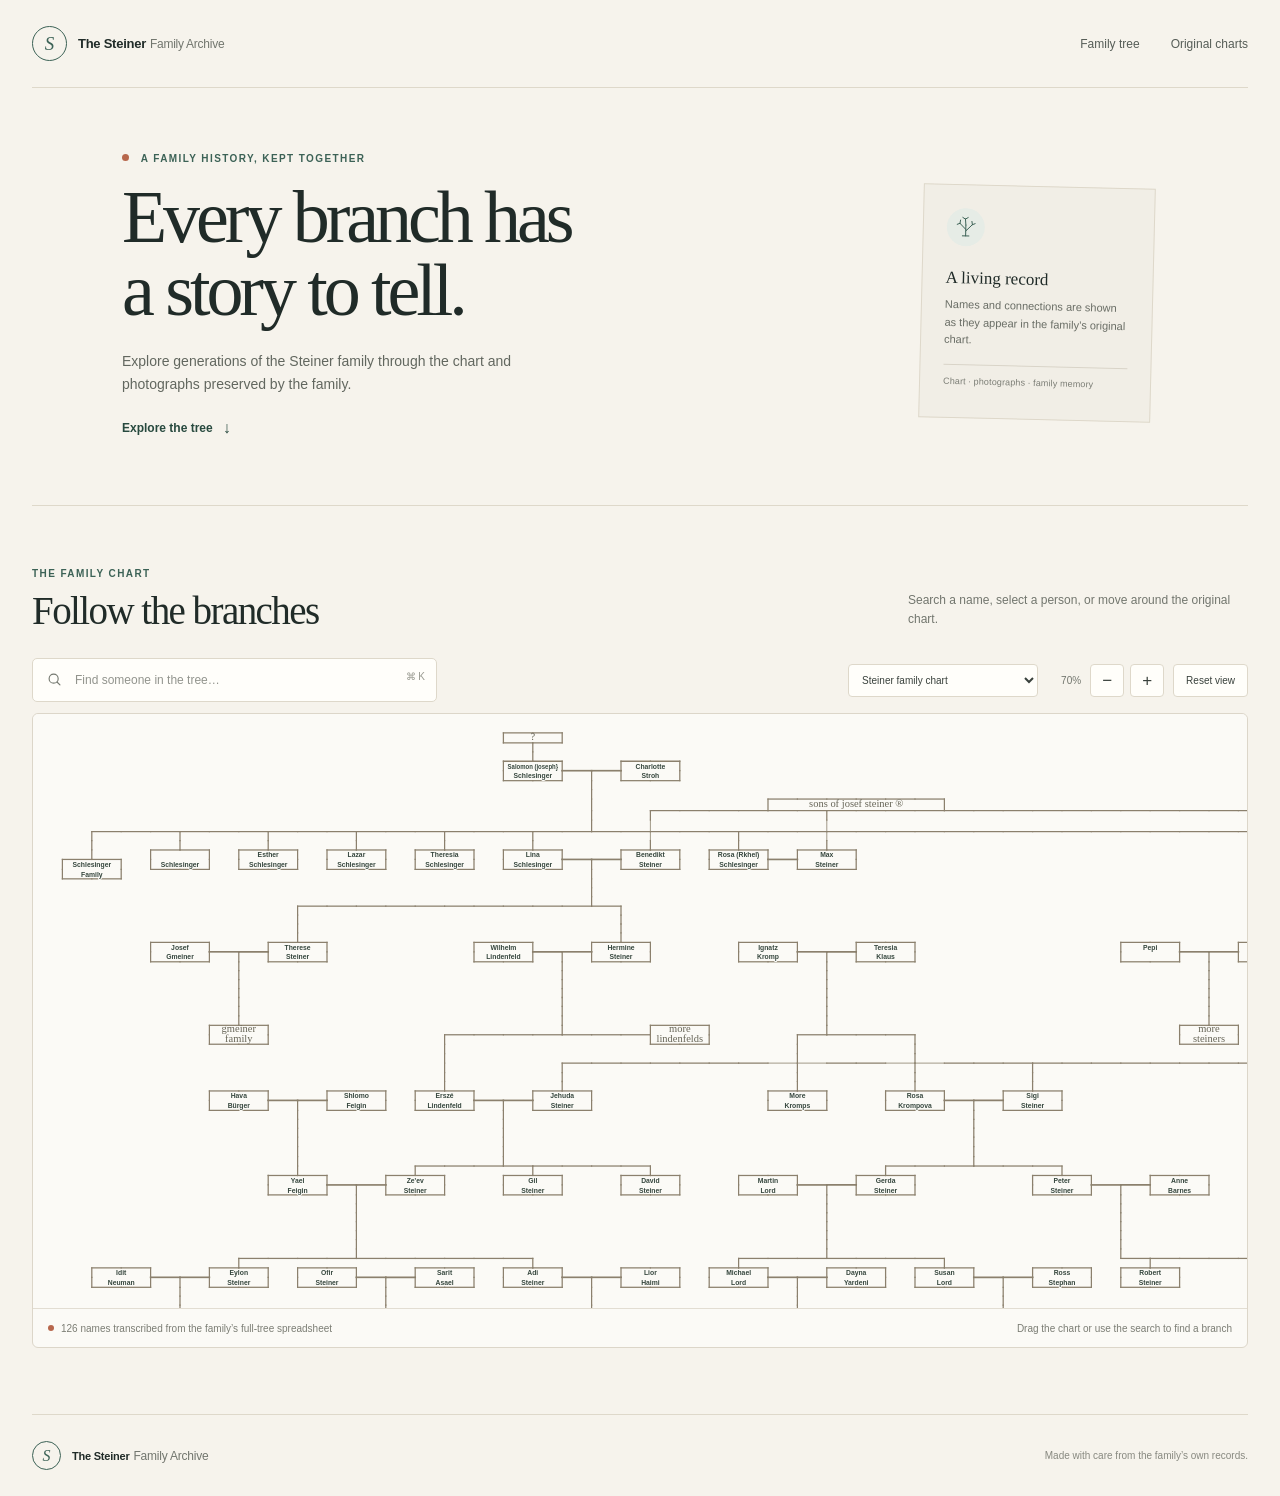
==== index.html @ df41933b "Add Neuman-Yosef-Hay family tree view Idit Neuman Steiner's profile opens the Neuman-Yosef-Hay famil" ====
<!doctype html>
<html lang="en">
  <head>
    <meta charset="utf-8">
    <meta name="viewport" content="width=device-width, initial-scale=1">
    <meta name="theme-color" content="#f6f3ec">
    <meta name="description" content="Explore the Steiner family tree, transcribed from the family chart and photographs.">
    <title>The Steiner Family Archive</title>
    <link rel="stylesheet" href="styles.css?v=neuman-chart-view-1">
    <script src="app.js?v=neuman-tree-3" defer></script>
  </head>
  <body>
    <header class="site-header">
      <a class="brand" href="#" aria-label="The Steiner Family Archive home">
        <span class="brand-mark" aria-hidden="true">S</span>
        <span class="brand-name">The Steiner <span>Family Archive</span></span>
      </a>
      <nav class="site-nav" aria-label="Main navigation">
        <a href="#tree">Family tree</a>
        <a href="original-charts.html">Original charts</a>
      </nav>
    </header>

    <main>
      <section class="intro">
        <div class="intro-copy">
          <p class="eyebrow"><span class="eyebrow-dot"></span> A family history, kept together</p>
          <h1>Every branch has<br>a story to tell.</h1>
          <p class="intro-description">
            Explore generations of the Steiner family through the chart and photographs
            preserved by the family.
          </p>
          <a class="text-link" href="#tree">Explore the tree <span aria-hidden="true">↓</span></a>
        </div>
        <div class="intro-note" aria-label="About this archive">
          <div class="note-icon" aria-hidden="true">
            <svg viewBox="0 0 48 48" fill="none">
              <path d="M24 40V20M24 28 13 17M24 31l12-12M24 20l-1-11M13 17l-5 2M13 17l1-6M36 19l5-2M36 19l-1-6M23 9l-5-3M23 9l5-3" stroke="currentColor" stroke-width="1.8" stroke-linecap="round" stroke-linejoin="round"/>
              <path d="M18 40h12" stroke="currentColor" stroke-width="1.8" stroke-linecap="round"/>
            </svg>
          </div>
          <p class="note-title">A living record</p>
          <p class="note-copy">Names and connections are shown as they appear in the family’s original chart.</p>
          <span class="note-rule"></span>
          <p class="note-foot">Chart · photographs · family memory</p>
        </div>
      </section>

      <section class="tree-section" id="tree">
        <div class="section-heading">
          <div>
            <p class="eyebrow section-kicker">The family chart</p>
            <h2>Follow the branches</h2>
          </div>
          <p class="section-description">Search a name, select a person, or move around the original chart.</p>
        </div>

        <div class="tree-toolbar">
          <div class="search-wrap">
            <label class="visually-hidden" for="person-search">Search names in the family tree</label>
            <svg class="search-icon" viewBox="0 0 24 24" aria-hidden="true">
              <circle cx="10.8" cy="10.8" r="6.4"></circle>
              <path d="m15.5 15.5 4.2 4.2"></path>
            </svg>
            <input id="person-search" type="search" placeholder="Find someone in the tree…" autocomplete="off" aria-describedby="search-help">
            <span class="search-shortcut" aria-hidden="true">⌘ K</span>
            <div class="search-results" id="search-results" role="listbox" aria-label="Matching people" hidden></div>
          </div>
          <span id="search-help" class="visually-hidden">Search by first name or family name.</span>
          <div class="toolbar-actions">
            <label class="visually-hidden" for="tree-view-select">Choose a family tree view</label>
            <select id="tree-view-select" class="tree-view-select" aria-label="Family tree view">
              <option value="steiner">Steiner family chart</option>
              <option value="more-steiner">Additional Steiner chart</option>
              <option value="steiner-list">Hermina Steiner family list</option>
              <option value="feigin">Feigin branch through Yael</option>
              <option value="neuman-yosef-hay">Neuman-Yosef-Hay family tree</option>
            </select>
            <span class="zoom-label" id="zoom-label">70%</span>
            <button class="icon-button" id="zoom-out" type="button" aria-label="Zoom out" title="Zoom out">−</button>
            <button class="icon-button" id="zoom-in" type="button" aria-label="Zoom in" title="Zoom in">+</button>
            <button class="fit-button" id="fit-chart" type="button">Reset view</button>
          </div>
        </div>

        <div class="related-tree-notice" id="related-tree-notice" hidden>
          <span id="related-tree-description"></span>
          <button type="button" id="return-to-steiner-tree">Back to the Steiner chart</button>
        </div>

        <div class="tree-frame">
          <div class="tree-viewport" id="tree-viewport" tabindex="0" aria-label="Scrollable family tree chart">
            <svg id="family-tree" class="family-tree" role="group" aria-roledescription="interactive family tree" aria-labelledby="tree-title tree-description">
              <title id="tree-title">The Steiner family tree</title>
              <desc id="tree-description">An interactive rendering of the original family tree chart. Select a name to see its source location.</desc>
            </svg>
            <div class="tree-loading" id="tree-status" role="status">Preparing the family chart…</div>
          </div>
          <div class="tree-caption">
            <span><span class="caption-dot"></span> <span id="people-summary">Transcribed from the family’s full-tree spreadsheet</span></span>
            <span>Drag the chart or use the search to find a branch</span>
          </div>
        </div>

        <aside class="person-card" id="person-card" aria-live="polite" hidden>
          <div class="person-card-heading">
            <div class="person-card-icon" aria-hidden="true">✳</div>
            <div class="person-card-content">
              <p class="person-card-label">Selected from the family chart</p>
              <h3 id="person-name"></h3>
              <p class="person-source" id="person-source"></p>
            </div>
            <button class="close-person" id="close-person" type="button" aria-label="Clear selected person">×</button>
          </div>
          <section class="person-details" id="person-details" aria-labelledby="person-details-title" hidden>
            <h4 id="person-details-title">Family details</h4>
            <dl class="person-facts" id="person-facts"></dl>
          </section>
          <section class="person-related" id="person-chart-link" hidden>
            <h4>Same person in another chart</h4>
            <p id="person-chart-link-description"></p>
            <button class="related-tree-button" id="open-linked-chart" type="button"></button>
          </section>
          <section class="person-related" id="person-source-chart" hidden>
            <h4>Related family chart</h4>
            <p id="person-source-chart-description"></p>
            <button class="related-tree-button" id="open-person-source-chart" type="button"></button>
          </section>
          <section class="person-related" id="person-related" hidden>
            <h4>Related family tree</h4>
            <p>Explore the Feigin branch linked through Yael and return here at any time.</p>
            <button class="related-tree-button" id="open-related-tree" type="button">Explore the Feigin branch</button>
          </section>
          <section class="person-photos" id="person-photos" aria-labelledby="person-photos-title">
            <h4 id="person-photos-title">Photos</h4>
            <div class="person-photo-grid" id="person-photo-grid"></div>
          </section>
        </aside>
      </section>

    </main>

    <footer class="site-footer">
      <a class="brand footer-brand" href="index.html">
        <span class="brand-mark" aria-hidden="true">S</span>
        <span class="brand-name">The Steiner <span>Family Archive</span></span>
      </a>
      <p>Made with care from the family’s own records.</p>
    </footer>

    <dialog class="photo-dialog" id="photo-dialog" aria-label="Family tree photograph">
      <button class="dialog-close" id="dialog-close" type="button" aria-label="Close photograph">×</button>
      <img id="dialog-image" alt="">
      <p id="dialog-caption"></p>
    </dialog>
  </body>
</html>
---- styles.css ----
:root {
  color-scheme: light;
  --paper: #f6f3ec;
  --paper-deep: #eee9de;
  --ink: #202b28;
  --muted: #72766e;
  --line: #ded8ca;
  --green: #3c6256;
  --green-dark: #27493e;
  --green-pale: #e6ece6;
  --rust: #b7674c;
  --white: #fffefa;
  --serif: Georgia, "Times New Roman", serif;
  --sans: -apple-system, BlinkMacSystemFont, "Segoe UI", sans-serif;
}

* {
  box-sizing: border-box;
}

html {
  scroll-behavior: smooth;
}

body {
  margin: 0;
  background: var(--paper);
  color: var(--ink);
  font-family: var(--sans);
  -webkit-font-smoothing: antialiased;
}

button,
input {
  font: inherit;
}

[hidden] {
  display: none !important;
}

button,
a {
  -webkit-tap-highlight-color: transparent;
}

a {
  color: inherit;
  text-decoration: none;
}

.site-header,
main,
.site-footer {
  width: min(1240px, calc(100% - 64px));
  margin-inline: auto;
}

.site-header {
  min-height: 88px;
  display: flex;
  align-items: center;
  justify-content: space-between;
  border-bottom: 1px solid var(--line);
}

.brand {
  display: inline-flex;
  gap: 11px;
  align-items: center;
}

.brand-mark {
  width: 35px;
  height: 35px;
  display: grid;
  place-items: center;
  border: 1px solid var(--green);
  border-radius: 50%;
  color: var(--green);
  font-family: var(--serif);
  font-size: 19px;
  font-style: italic;
}

.brand-name {
  display: flex;
  gap: 4px;
  align-items: baseline;
  font-size: 13px;
  font-weight: 650;
  letter-spacing: -0.02em;
}

.brand-name span {
  color: var(--muted);
  font-size: 12px;
  font-weight: 450;
}

.site-nav {
  display: flex;
  gap: 31px;
  color: #565d57;
  font-size: 12px;
}

.site-nav a {
  transition: color 150ms ease;
}

.site-nav a:hover,
.text-link:hover {
  color: var(--rust);
}

.intro {
  position: relative;
  min-height: 388px;
  display: flex;
  align-items: center;
  justify-content: space-between;
  padding: 65px 7.4% 68px;
  border-bottom: 1px solid var(--line);
}

.intro-copy {
  max-width: 550px;
}

.eyebrow {
  margin: 0 0 17px;
  color: var(--green);
  font-size: 10px;
  font-weight: 700;
  letter-spacing: 0.14em;
  text-transform: uppercase;
}

.eyebrow-dot {
  width: 7px;
  height: 7px;
  display: inline-block;
  margin: 0 8px 1px 0;
  border-radius: 50%;
  background: var(--rust);
}

h1,
h2,
h3,
p {
  overflow-wrap: anywhere;
}

h1 {
  margin: 0;
  font-family: var(--serif);
  font-size: clamp(48px, 6.2vw, 74px);
  font-weight: 400;
  letter-spacing: -0.055em;
  line-height: 0.99;
}

.intro-description {
  max-width: 398px;
  margin: 22px 0 21px;
  color: #62675f;
  font-size: 14px;
  line-height: 1.7;
}

.text-link {
  display: inline-flex;
  gap: 10px;
  align-items: center;
  color: var(--green-dark);
  font-size: 12px;
  font-weight: 650;
  transition: color 150ms ease;
}

.text-link span {
  font-size: 16px;
}

.intro-note {
  width: 232px;
  min-height: 234px;
  margin: 15px 5px 0 32px;
  padding: 23px 23px 20px;
  border: 1px solid #ded8ca;
  background: #f1eee6;
  transform: rotate(1.4deg);
}

.note-icon {
  width: 38px;
  height: 38px;
  display: grid;
  place-items: center;
  margin-bottom: 22px;
  border-radius: 50%;
  background: var(--green-pale);
  color: var(--green);
}

.note-icon svg {
  width: 26px;
}

.note-title {
  margin: 0 0 8px;
  font-family: var(--serif);
  font-size: 17px;
}

.note-copy {
  margin: 0;
  color: #696d65;
  font-size: 11px;
  line-height: 1.6;
}

.note-rule {
  height: 1px;
  display: block;
  margin: 15px 0 11px;
  background: #d9d4c8;
}

.note-foot {
  margin: 0;
  color: #7b7d75;
  font-size: 9px;
  letter-spacing: 0.015em;
}

.tree-section {
  padding: 62px 0 66px;
}

.section-heading {
  display: flex;
  align-items: end;
  justify-content: space-between;
  gap: 24px;
  margin-bottom: 25px;
}

.section-kicker {
  margin-bottom: 9px;
}

h2 {
  margin: 0;
  font-family: var(--serif);
  font-size: clamp(29px, 3.5vw, 39px);
  font-weight: 400;
  letter-spacing: -0.04em;
}

.section-description {
  max-width: 340px;
  margin: 0 0 3px;
  color: var(--muted);
  font-size: 12px;
  line-height: 1.65;
}

.tree-toolbar {
  display: flex;
  align-items: center;
  justify-content: space-between;
  gap: 18px;
  margin-bottom: 11px;
}

.search-wrap {
  position: relative;
  width: min(405px, 100%);
}

.search-wrap input {
  width: 100%;
  height: 44px;
  padding: 0 67px 0 42px;
  border: 1px solid #ded8ca;
  border-radius: 5px;
  outline: none;
  background: var(--white);
  color: var(--ink);
  font-size: 12px;
  transition: border-color 150ms ease, box-shadow 150ms ease;
}

.search-wrap input::placeholder {
  color: #92948d;
}

.search-wrap input:focus {
  border-color: #8aa196;
  box-shadow: 0 0 0 3px rgb(60 98 86 / 10%);
}

.search-icon {
  position: absolute;
  top: 13px;
  left: 14px;
  width: 17px;
  height: 17px;
  fill: none;
  stroke: #74786f;
  stroke-linecap: round;
  stroke-width: 1.6;
  pointer-events: none;
}

.search-shortcut {
  position: absolute;
  top: 13px;
  right: 12px;
  color: #98998f;
  font-size: 10px;
}

.search-results {
  position: absolute;
  z-index: 5;
  top: calc(100% + 6px);
  right: 0;
  left: 0;
  max-height: 280px;
  overflow-y: auto;
  padding: 5px;
  border: 1px solid var(--line);
  border-radius: 6px;
  background: var(--white);
  box-shadow: 0 12px 32px rgb(39 48 42 / 13%);
}

.search-result {
  width: 100%;
  display: flex;
  align-items: center;
  justify-content: space-between;
  gap: 15px;
  padding: 10px 11px;
  border: 0;
  border-radius: 4px;
  background: transparent;
  color: var(--ink);
  text-align: left;
  cursor: pointer;
}

.search-result:hover,
.search-result:focus-visible {
  outline: none;
  background: #f1f3ee;
}

.search-result-name {
  font-size: 12px;
  font-weight: 600;
}

.search-result-meta {
  color: var(--muted);
  font-size: 10px;
  white-space: nowrap;
}

.no-results {
  padding: 14px 12px;
  color: var(--muted);
  font-size: 12px;
}

.toolbar-actions {
  display: flex;
  align-items: center;
  gap: 6px;
}

.tree-view-select {
  max-width: 190px;
  height: 33px;
  padding: 0 27px 0 9px;
  border: 1px solid #ded8ca;
  border-radius: 4px;
  background: var(--white);
  color: #39413c;
  font-size: 10px;
}

.zoom-label {
  min-width: 37px;
  margin-right: 3px;
  color: var(--muted);
  font-size: 10px;
  text-align: right;
}

.icon-button,
.fit-button {
  height: 33px;
  border: 1px solid #ded8ca;
  border-radius: 4px;
  background: var(--white);
  color: #39413c;
  cursor: pointer;
  transition: background 150ms ease, border-color 150ms ease;
}

.icon-button {
  width: 34px;
  font-size: 17px;
  line-height: 1;
}

.fit-button {
  padding: 0 12px;
  margin-left: 3px;
  font-size: 10px;
}

.related-tree-notice {
  display: flex;
  align-items: center;
  justify-content: space-between;
  gap: 12px;
  padding: 10px 13px;
  margin: 10px 0;
  border: 1px solid #d8ded7;
  border-radius: 4px;
  background: #eef2ec;
  color: #526357;
  font-size: 11px;
}

.related-tree-notice button,
.related-tree-button {
  padding: 8px 11px;
  border: 1px solid #cbd7cc;
  border-radius: 4px;
  background: #fff;
  color: #385c4c;
  font: inherit;
  font-weight: 650;
  cursor: pointer;
}

.related-tree-notice button:hover,
.related-tree-button:hover {
  background: #e0e9df;
}

.icon-button:hover,
.fit-button:hover {
  border-color: #aab7ad;
  background: #f0f3ee;
}

.tree-frame {
  border: 1px solid #dcd6c9;
  border-radius: 6px;
  background: #fbfaf6;
}

.tree-viewport {
  position: relative;
  height: min(66vh, 680px);
  min-height: 370px;
  overflow: auto;
  border-radius: 6px 6px 0 0;
  background-color: #fbfaf6;
  background-image: radial-gradient(#d8d2c4 0.55px, transparent 0.55px);
  background-size: 17px 17px;
  scrollbar-color: #c7c3b8 transparent;
  scrollbar-width: thin;
  cursor: grab;
}

.tree-viewport.is-dragging {
  cursor: grabbing;
  user-select: none;
}

.tree-viewport:focus-visible {
  outline: 2px solid var(--green);
  outline-offset: 2px;
}

.family-tree {
  display: block;
  max-width: none;
  margin: 0 auto 80px;
  overflow: visible;
  transform-origin: top left;
}

.family-tree.is-compact-tree {
  margin-bottom: 20px;
}

.tree-person {
  cursor: pointer;
}

.person-hit-area {
  fill: transparent;
  stroke: transparent;
  pointer-events: all;
}

.tree-person.has-person-card .person-hit-area {
  fill: #fffefa;
  stroke: #b9c4b9;
  stroke-width: 1.3px;
}

.tree-person.has-person-card text {
  stroke-width: 0;
}

.tree-person.has-person-card:hover .person-hit-area {
  fill: #f1f5ef;
  stroke: #7f9988;
}

.tree-person text {
  fill: #35463d;
  font-weight: 600;
  paint-order: stroke;
  stroke: #fbfaf6;
  stroke-linejoin: round;
  stroke-width: 3px;
  pointer-events: none;
}

.tree-person.is-match .person-hit-area {
  fill: #e5ece5;
  stroke: #507161;
  stroke-width: 1.2px;
}

.tree-person.is-selected .person-hit-area {
  fill: #f4e6dc;
  stroke: #b7674c;
  stroke-width: 1.6px;
}

.tree-person.is-dimmed {
  opacity: 0.62;
}

.tree-person:focus-visible {
  outline: none;
}

.tree-person:focus-visible .person-hit-area {
  fill: #e5ece5;
  stroke: #27493e;
  stroke-width: 2px;
}

.tree-loading {
  position: absolute;
  top: 50%;
  left: 50%;
  padding: 10px 13px;
  border: 1px solid var(--line);
  border-radius: 5px;
  background: var(--white);
  color: var(--muted);
  font-size: 12px;
  transform: translate(-50%, -50%);
}

.tree-caption {
  display: flex;
  min-height: 39px;
  align-items: center;
  justify-content: space-between;
  gap: 12px;
  padding: 0 15px;
  border-top: 1px solid #e2ddd2;
  color: #7b7d74;
  font-size: 10px;
}

.tree-caption > span:first-child {
  display: inline-flex;
  align-items: center;
  gap: 7px;
}

.caption-dot {
  width: 6px;
  height: 6px;
  border-radius: 50%;
  background: var(--rust);
}

.person-card {
  margin-top: 11px;
  padding: 15px 18px;
  border: 1px solid #d8ded7;
  border-radius: 5px;
  background: #eef2ec;
}

.person-card-heading {
  display: flex;
  align-items: center;
  gap: 13px;
}

.person-card-icon {
  width: 34px;
  height: 34px;
  display: grid;
  flex: 0 0 auto;
  place-items: center;
  border-radius: 50%;
  background: #dce6dc;
  color: var(--green);
  font-size: 19px;
}

.person-card-content {
  flex: 1 1 auto;
  min-width: 0;
}

.person-card-label {
  margin: 0 0 4px;
  color: #6e756d;
  font-size: 9px;
  letter-spacing: 0.06em;
  text-transform: uppercase;
}

.person-card h3 {
  margin: 0;
  font-family: var(--serif);
  font-size: 18px;
  font-weight: 400;
}

.person-source {
  margin: 4px 0 0;
  color: #6e756d;
  font-size: 10px;
}

.close-person {
  width: 29px;
  height: 29px;
  display: grid;
  flex: 0 0 auto;
  place-items: center;
  margin-left: auto;
  border: 0;
  border-radius: 50%;
  background: transparent;
  color: #747b72;
  font-size: 20px;
  cursor: pointer;
}

.person-photos {
  margin: 17px 0 0 47px;
  padding-top: 14px;
  border-top: 1px solid #d8ded7;
}

.person-photos h4 {
  margin: 0 0 10px;
  color: #68736a;
  font-size: 9px;
  font-weight: 700;
  letter-spacing: 0.1em;
  text-transform: uppercase;
}

.person-photo-grid {
  display: grid;
  grid-template-columns: repeat(auto-fill, minmax(125px, 1fr));
  gap: 10px;
}

.person-photo {
  min-width: 0;
  padding: 0;
  overflow: hidden;
  border: 1px solid #d8ded7;
  border-radius: 4px;
  background: #fbfaf6;
  color: #555f57;
  text-align: left;
  cursor: zoom-in;
  transition: border-color 150ms ease, transform 150ms ease;
}

.person-photo:hover {
  border-color: #8da296;
  transform: translateY(-2px);
}

.person-photo img {
  width: 100%;
  height: 112px;
  display: block;
  object-fit: cover;
  background: #e6e2d8;
}

.person-photo span {
  display: -webkit-box;
  min-height: 33px;
  padding: 6px 7px;
  overflow: hidden;
  font-size: 9px;
  line-height: 1.35;
  overflow-wrap: anywhere;
  -webkit-box-orient: vertical;
  -webkit-line-clamp: 2;
}

.person-photo-empty {
  margin: 0;
  color: #72786f;
  font-size: 11px;
  line-height: 1.5;
}

.close-person:hover {
  background: #dce6dc;
}

.person-details,
.person-related {
  margin: 17px 0 0 47px;
  padding-top: 14px;
  border-top: 1px solid #d8ded7;
}

.person-details h4,
.person-related h4 {
  margin: 0 0 10px;
  color: #68736a;
  font-size: 9px;
  font-weight: 700;
  letter-spacing: 0.1em;
  text-transform: uppercase;
}

.person-facts {
  display: grid;
  grid-template-columns: minmax(75px, 0.25fr) minmax(0, 1fr);
  gap: 9px 14px;
  margin: 0;
  font-size: 11px;
  line-height: 1.5;
}

.person-facts dt {
  color: #68736a;
  font-weight: 650;
}

.person-facts dd {
  display: grid;
  gap: 3px;
  margin: 0;
  color: #39413a;
}

.person-facts cite {
  color: #777d75;
  font-size: 9px;
  font-style: normal;
}

.person-related p {
  margin: 0 0 10px;
  color: #68736a;
  font-size: 11px;
  line-height: 1.5;
}

.photo-section {
  padding: 57px 0 75px;
  border-top: 1px solid var(--line);
}

.photo-heading {
  margin-bottom: 23px;
}

.source-chart-note {
  max-width: 850px;
  margin: -7px 0 22px;
  color: #687067;
  font-size: 12px;
  line-height: 1.7;
}

.panorama-wrap {
  margin-bottom: 19px;
  overflow: hidden;
  border: 1px solid #ded8ca;
  border-radius: 5px;
  background: var(--white);
}

.panorama-image-button {
  width: 100%;
  min-height: 150px;
  display: grid;
  place-items: center;
  padding: 14px;
  border: 0;
  background:
    radial-gradient(#d8d2c4 0.55px, transparent 0.55px) 0 0 / 17px 17px,
    #fbfaf6;
  cursor: zoom-in;
}

.panorama-image-button img {
  width: 100%;
  max-height: 330px;
  display: block;
  object-fit: contain;
}

.panorama-info {
  min-height: 69px;
  display: flex;
  align-items: center;
  justify-content: space-between;
  gap: 15px;
  padding: 12px 16px;
  border-top: 1px solid #e2ddd2;
}

.panorama-title {
  margin: 0 0 4px;
  color: #38413a;
  font-family: var(--serif);
  font-size: 15px;
}

.panorama-description {
  margin: 0;
  color: #777a72;
  font-size: 10px;
  line-height: 1.5;
}

.panorama-download {
  flex: 0 0 auto;
  padding: 9px 12px;
  border: 1px solid #d5ddd4;
  border-radius: 4px;
  background: #eef2ec;
  color: var(--green-dark);
  font-size: 10px;
  font-weight: 650;
  transition: background 150ms ease;
}

.panorama-download:hover {
  background: #e0e9df;
}

.panorama-download span {
  margin-left: 5px;
}

.photo-grid {
  display: grid;
  grid-template-columns: repeat(4, minmax(0, 1fr));
  gap: 14px;
}

.photo-card {
  min-width: 0;
  padding: 0;
  overflow: hidden;
  border: 1px solid #ded8ca;
  border-radius: 5px;
  background: var(--white);
  text-align: left;
  cursor: pointer;
  transition: transform 180ms ease, box-shadow 180ms ease;
}

.photo-card:hover {
  box-shadow: 0 8px 22px rgb(41 49 41 / 10%);
  transform: translateY(-3px);
}

.photo-image {
  height: 207px;
  display: grid;
  place-items: center;
  overflow: hidden;
  background: #e7e2d8;
}

.photo-image img {
  width: 100%;
  height: 100%;
  object-fit: contain;
  object-position: center;
  filter: saturate(0.77);
  transition: transform 220ms ease;
}

.photo-card:hover .photo-image img {
  transform: scale(1.035);
}

.photo-info {
  display: flex;
  min-height: 55px;
  align-items: center;
  gap: 11px;
  padding: 0 12px;
  color: #404841;
  font-size: 11px;
}

.photo-number {
  color: var(--rust);
  font-family: var(--serif);
  font-size: 14px;
}

.photo-hint {
  display: block;
  margin-top: 4px;
  color: #898b83;
  font-size: 9px;
}

.site-footer {
  min-height: 82px;
  display: flex;
  align-items: center;
  justify-content: space-between;
  border-top: 1px solid var(--line);
}

.footer-brand .brand-mark {
  width: 29px;
  height: 29px;
  font-size: 16px;
}

.footer-brand .brand-name {
  font-size: 11px;
}

.site-footer > p {
  margin: 0;
  color: #888980;
  font-size: 10px;
}

.photo-dialog {
  position: fixed;
  width: min(92vw, 1000px);
  max-width: 1000px;
  max-height: 92vh;
  padding: 14px;
  border: 1px solid #bdb7aa;
  border-radius: 6px;
  background: #f9f7f1;
  box-shadow: 0 16px 70px rgb(0 0 0 / 30%);
}

.photo-dialog::backdrop {
  background: rgb(25 31 28 / 78%);
}

.photo-dialog img {
  max-width: 100%;
  max-height: calc(92vh - 70px);
  display: block;
  margin: auto;
  object-fit: contain;
}

.photo-dialog p {
  margin: 10px 0 0;
  color: #686e66;
  font-size: 11px;
  text-align: center;
}

.dialog-close {
  position: absolute;
  top: 8px;
  right: 8px;
  width: 31px;
  height: 31px;
  border: 1px solid #ded8ca;
  border-radius: 50%;
  background: #fffefa;
  color: var(--ink);
  font-size: 19px;
  cursor: pointer;
}

.visually-hidden {
  position: absolute;
  width: 1px;
  height: 1px;
  padding: 0;
  overflow: hidden;
  clip: rect(0, 0, 0, 0);
  white-space: nowrap;
  clip-path: inset(50%);
}

@media (max-width: 760px) {
  .site-header,
  main,
  .site-footer {
    width: min(100% - 36px, 600px);
  }

  .site-header {
    min-height: 69px;
  }

  .site-nav {
    gap: 16px;
    font-size: 10px;
  }

  .brand-name {
    display: grid;
    gap: 1px;
    font-size: 12px;
  }

  .brand-name span {
    font-size: 10px;
  }

  .intro {
    min-height: 0;
    padding: 57px 0 48px;
  }

  .intro-note {
    display: none;
  }

  h1 {
    font-size: clamp(47px, 13vw, 68px);
  }

  .intro-description {
    max-width: 330px;
    font-size: 13px;
  }

  .tree-section {
    padding: 47px 0 49px;
  }

  .section-heading {
    display: block;
  }

  .section-description {
    margin-top: 11px;
  }

  .tree-toolbar {
    align-items: stretch;
    flex-direction: column;
  }

  .search-wrap {
    width: 100%;
  }

  .toolbar-actions {
    align-self: flex-end;
    flex-wrap: wrap;
  }

  .related-tree-notice {
    align-items: flex-start;
    flex-direction: column;
  }

  .tree-viewport {
    height: 58vh;
    min-height: 320px;
  }

  .tree-caption {
    align-items: flex-start;
    flex-direction: column;
    justify-content: center;
    gap: 4px;
    padding: 9px 12px;
    font-size: 9px;
  }

  .photo-section {
    padding: 45px 0 52px;
  }

  .panorama-image-button {
    min-height: 85px;
    padding: 8px;
  }

  .panorama-image-button img {
    max-height: 180px;
  }

  .panorama-info {
    align-items: flex-start;
    flex-direction: column;
    padding: 12px;
  }

  .photo-grid {
    grid-template-columns: repeat(2, minmax(0, 1fr));
    gap: 10px;
  }

  .photo-image {
    height: 190px;
  }
}

@media (max-width: 420px) {
  .site-header,
  main,
  .site-footer {
    width: calc(100% - 28px);
  }

  .site-nav {
    gap: 11px;
    font-size: 9px;
  }

  .toolbar-actions {
    align-self: stretch;
    justify-content: flex-end;
  }

  .tree-view-select {
    flex: 1 1 125px;
    max-width: 100%;
  }

  .brand {
    gap: 7px;
  }

  .brand-mark {
    width: 30px;
    height: 30px;
    font-size: 16px;
  }

  .photo-image {
    height: 155px;
  }

  .site-footer > p {
    max-width: 155px;
    font-size: 9px;
    text-align: right;
  }
}
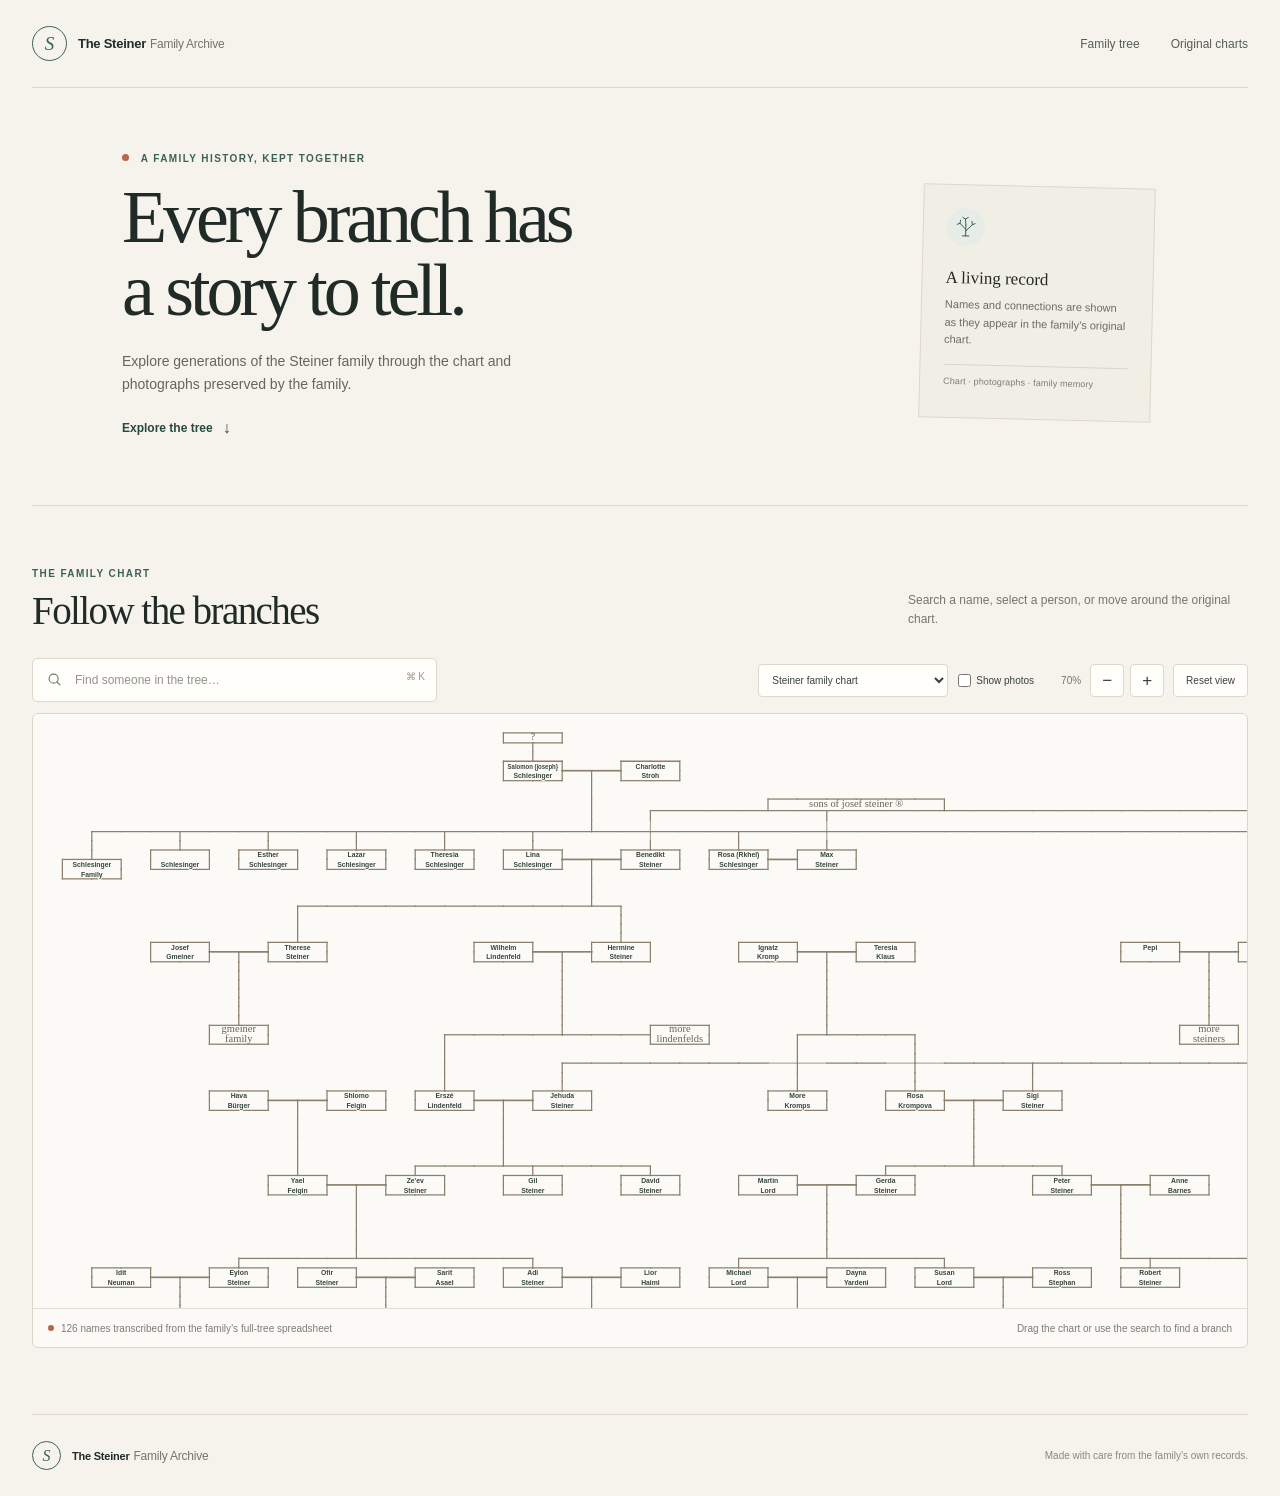
==== commit cc495bda: "Add person thumbnails toggle and 12 face photos from Google Photos - Add a "Show photos" checkbox th" ====
--- a/index.html
+++ b/index.html
@@ -6,8 +6,8 @@
     <meta name="theme-color" content="#f6f3ec">
     <meta name="description" content="Explore the Steiner family tree, transcribed from the family chart and photographs.">
     <title>The Steiner Family Archive</title>
-    <link rel="stylesheet" href="styles.css?v=neuman-chart-view-1">
-    <script src="app.js?v=neuman-tree-3" defer></script>
+    <link rel="stylesheet" href="styles.css?v=tree-thumbnails-1">
+    <script src="app.js?v=tree-thumbnails-3" defer></script>
   </head>
   <body>
     <header class="site-header">
@@ -76,6 +76,10 @@
               <option value="feigin">Feigin branch through Yael</option>
               <option value="neuman-yosef-hay">Neuman-Yosef-Hay family tree</option>
             </select>
+            <label class="thumbnail-toggle" for="show-thumbnails">
+              <input id="show-thumbnails" type="checkbox">
+              Show photos
+            </label>
             <span class="zoom-label" id="zoom-label">70%</span>
             <button class="icon-button" id="zoom-out" type="button" aria-label="Zoom out" title="Zoom out">−</button>
             <button class="icon-button" id="zoom-in" type="button" aria-label="Zoom in" title="Zoom in">+</button>
--- a/styles.css
+++ b/styles.css
@@ -394,6 +394,23 @@
   font-size: 10px;
 }
 
+.thumbnail-toggle {
+  display: flex;
+  align-items: center;
+  gap: 5px;
+  height: 33px;
+  padding: 0 4px;
+  color: #39413c;
+  font-size: 10px;
+  white-space: nowrap;
+  cursor: pointer;
+}
+
+.thumbnail-toggle input {
+  margin: 0;
+  accent-color: #507161;
+}
+
 .zoom-label {
   min-width: 37px;
   margin-right: 3px;
@@ -553,6 +570,15 @@
 
 .tree-person.is-dimmed {
   opacity: 0.62;
+}
+
+.person-avatar {
+  display: none;
+  pointer-events: none;
+}
+
+.family-tree.show-thumbnails .person-avatar {
+  display: inline;
 }
 
 .tree-person:focus-visible {
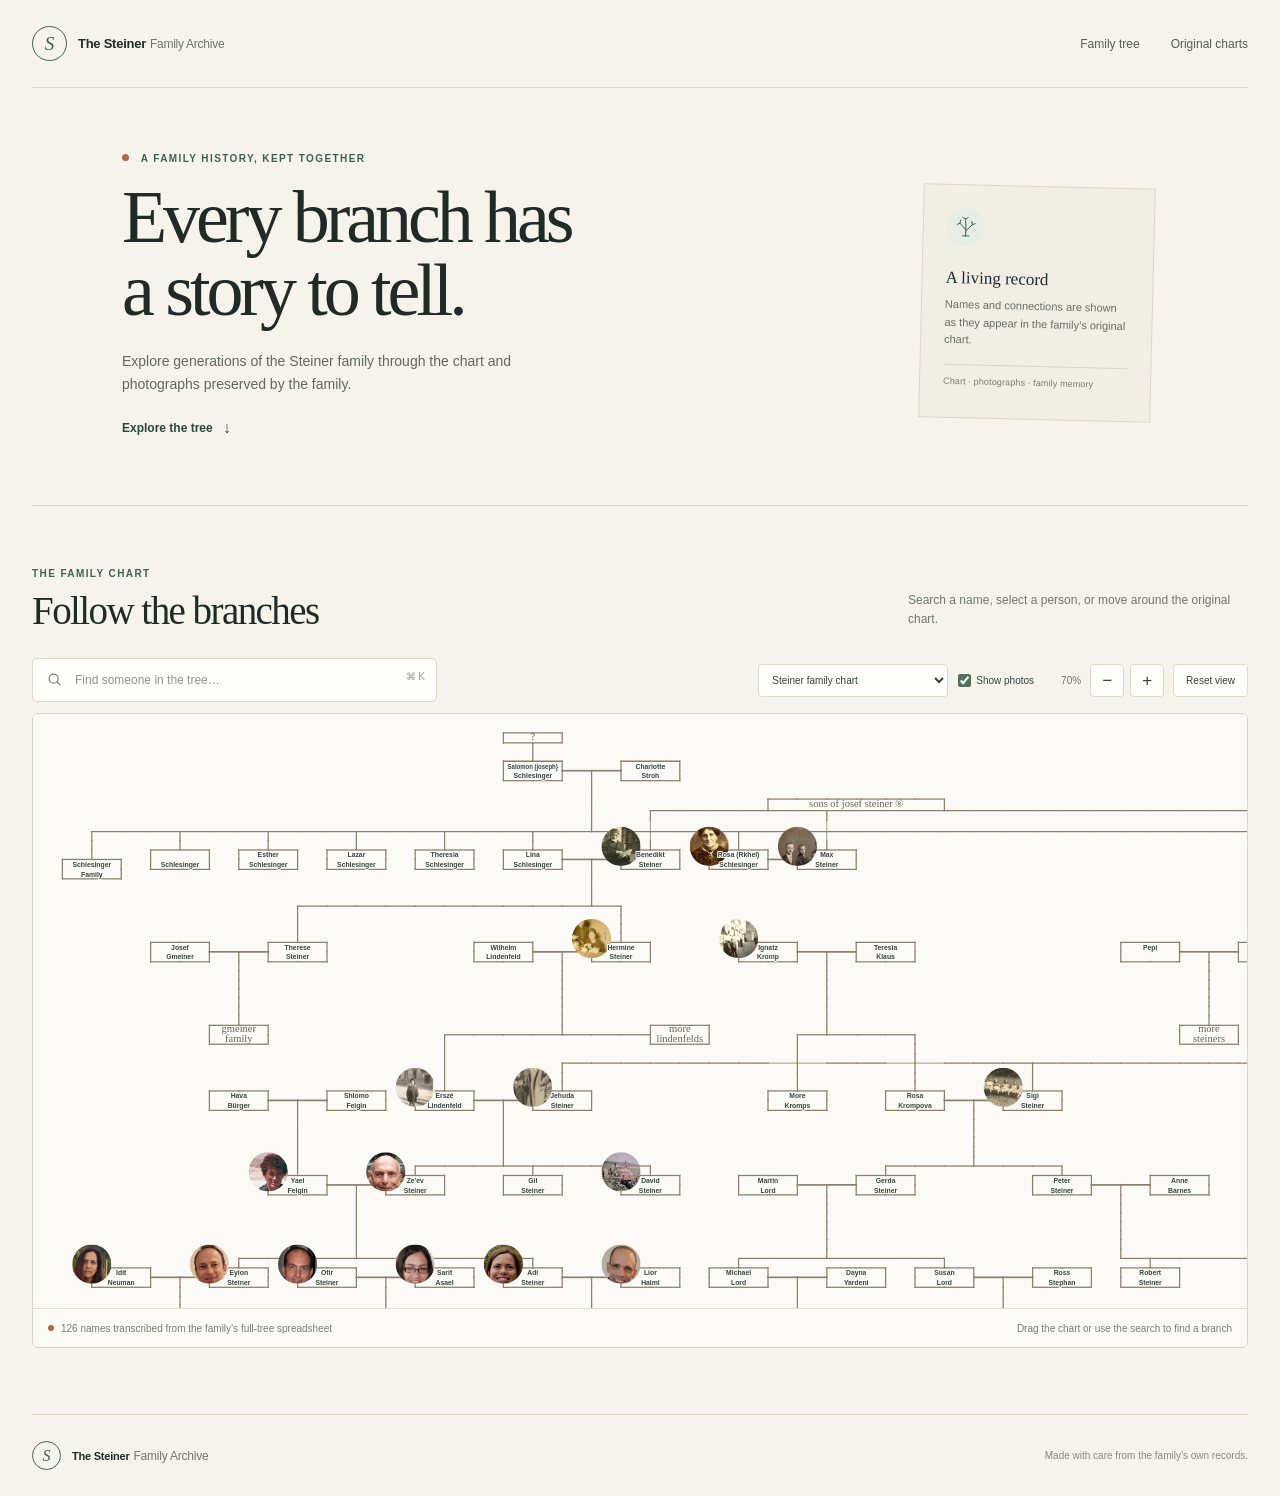
==== commit d8e5601b: "faces" ====
--- a/index.html
+++ b/index.html
@@ -7,7 +7,7 @@
     <meta name="description" content="Explore the Steiner family tree, transcribed from the family chart and photographs.">
     <title>The Steiner Family Archive</title>
     <link rel="stylesheet" href="styles.css?v=tree-thumbnails-1">
-    <script src="app.js?v=tree-thumbnails-3" defer></script>
+    <script src="app.js?v=tree-thumbnails-4" defer></script>
   </head>
   <body>
     <header class="site-header">
@@ -77,7 +77,7 @@
               <option value="neuman-yosef-hay">Neuman-Yosef-Hay family tree</option>
             </select>
             <label class="thumbnail-toggle" for="show-thumbnails">
-              <input id="show-thumbnails" type="checkbox">
+              <input id="show-thumbnails" type="checkbox" checked>
               Show photos
             </label>
             <span class="zoom-label" id="zoom-label">70%</span>
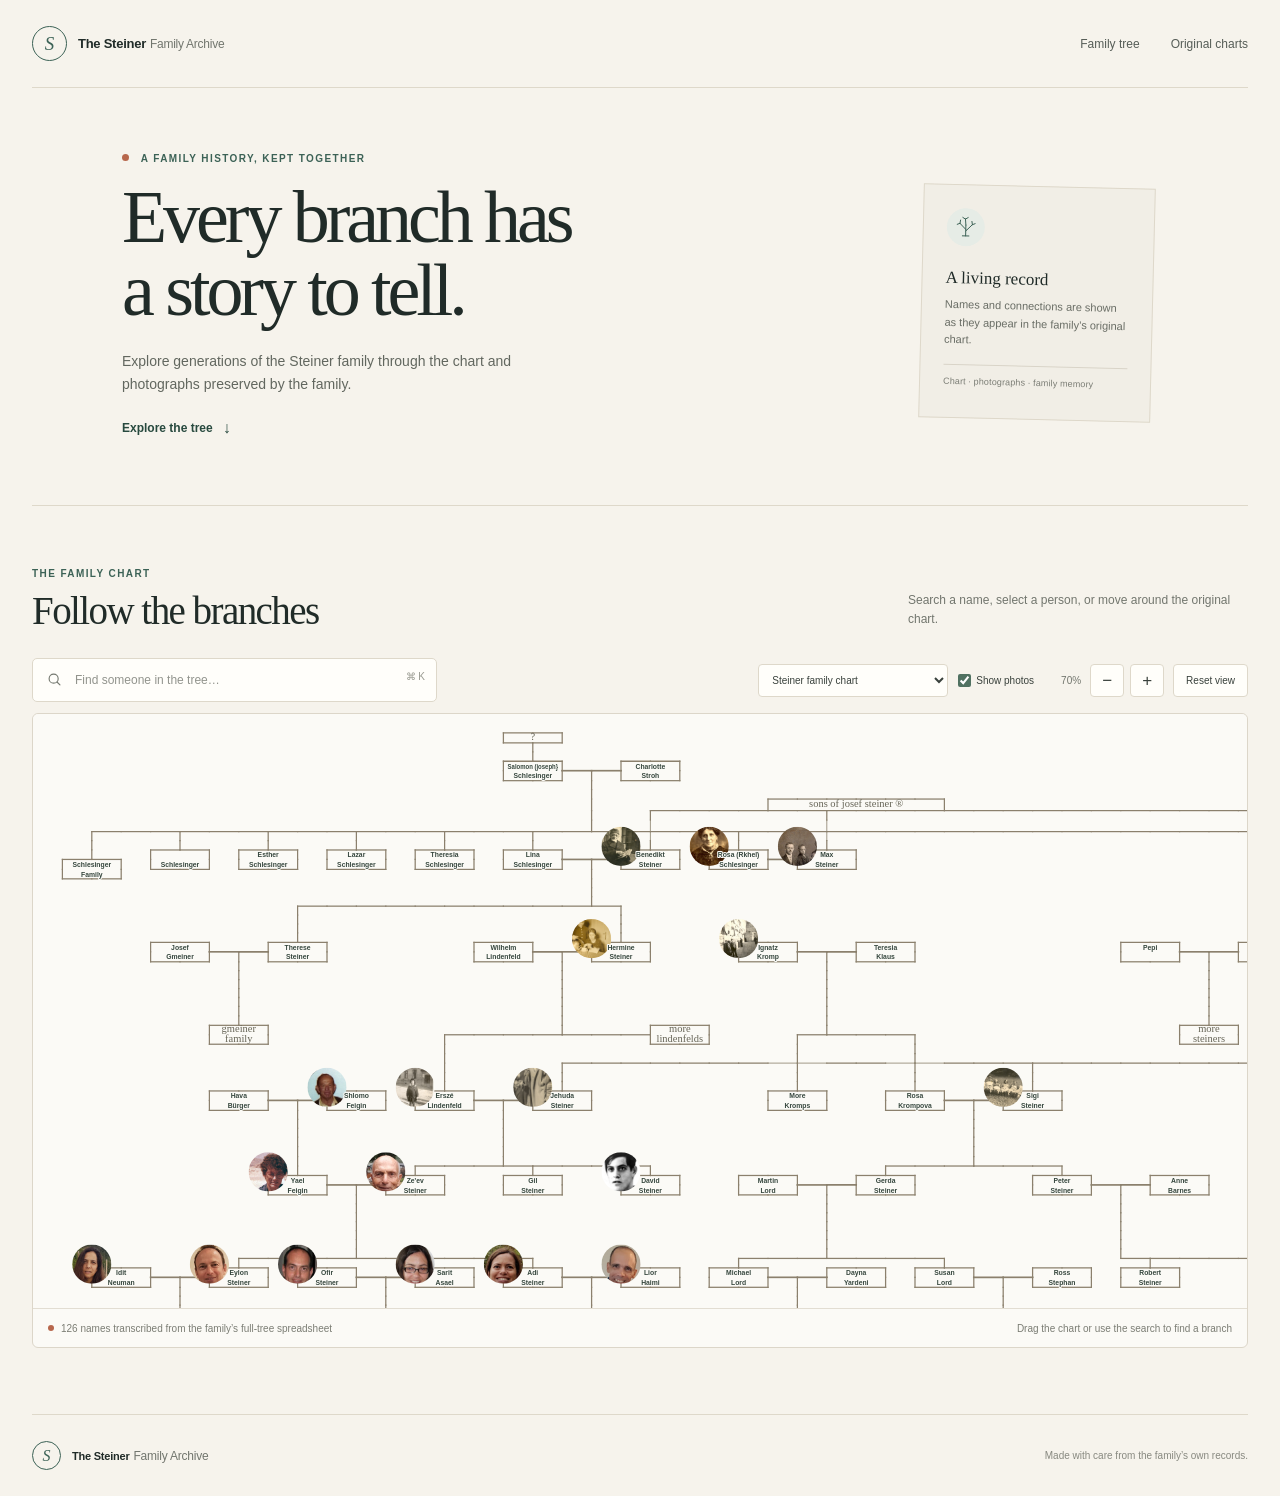
==== commit 1a7fb009: "idit" ====
--- a/index.html
+++ b/index.html
@@ -7,7 +7,7 @@
     <meta name="description" content="Explore the Steiner family tree, transcribed from the family chart and photographs.">
     <title>The Steiner Family Archive</title>
     <link rel="stylesheet" href="styles.css?v=tree-thumbnails-1">
-    <script src="app.js?v=tree-thumbnails-4" defer></script>
+    <script src="app.js?v=tree-thumbnails-5" defer></script>
   </head>
   <body>
     <header class="site-header">
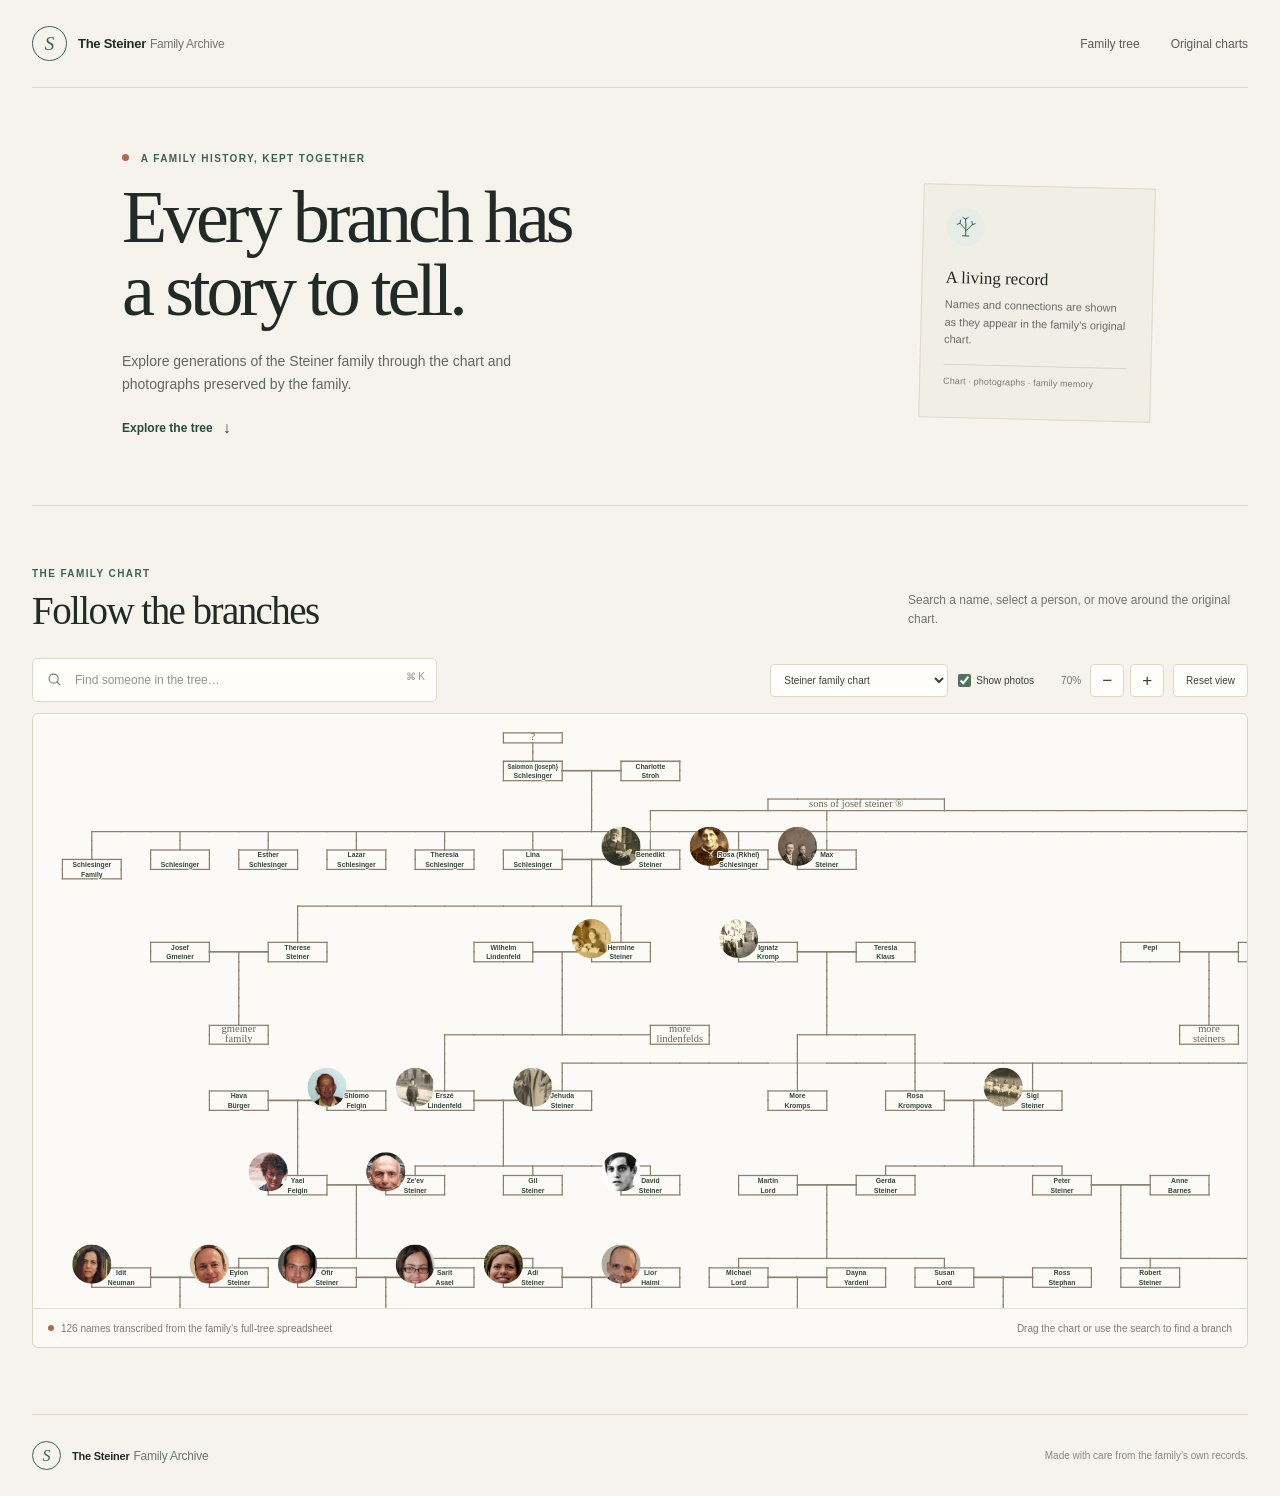
==== commit d6f214e9: "Split Neuman trees into Rivka and David charts; add family and photos - Rivka Neuman family (the Yos" ====
--- a/index.html
+++ b/index.html
@@ -7,7 +7,7 @@
     <meta name="description" content="Explore the Steiner family tree, transcribed from the family chart and photographs.">
     <title>The Steiner Family Archive</title>
     <link rel="stylesheet" href="styles.css?v=tree-thumbnails-1">
-    <script src="app.js?v=tree-thumbnails-5" defer></script>
+    <script src="app.js?v=tree-thumbnails-7" defer></script>
   </head>
   <body>
     <header class="site-header">
@@ -74,7 +74,8 @@
               <option value="more-steiner">Additional Steiner chart</option>
               <option value="steiner-list">Hermina Steiner family list</option>
               <option value="feigin">Feigin branch through Yael</option>
-              <option value="neuman-yosef-hay">Neuman-Yosef-Hay family tree</option>
+              <option value="neuman-yosef-hay">Rivka Neuman family tree</option>
+              <option value="david-neuman">David Neuman family tree</option>
             </select>
             <label class="thumbnail-toggle" for="show-thumbnails">
               <input id="show-thumbnails" type="checkbox" checked>
